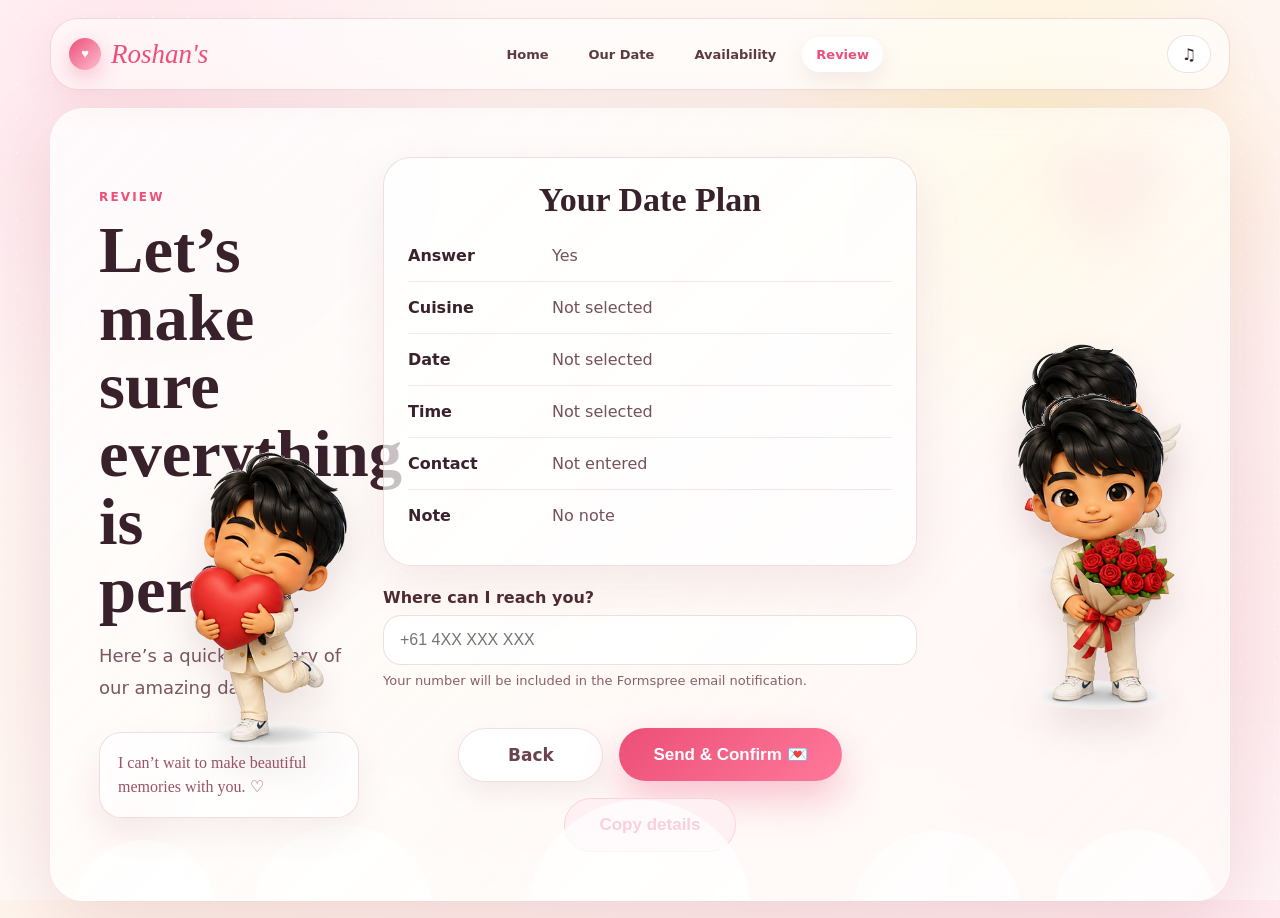
==== review.html @ 87d3c15c "Add Roshan proposal website" ====
<!DOCTYPE html>
<html lang="en">
<head>
  <meta charset="UTF-8" />
  <meta name="viewport" content="width=device-width, initial-scale=1.0" />
  <title>Roshan's Proposal | Review</title>
  <link rel="stylesheet" href="assets/css/style.css" />
</head>
<body>
  <div class="gradient-bg"></div><div class="sparkle-layer"></div>
  <main class="app-shell">
    <nav class="topbar">
      <a class="brand" href="index.html"><span class="brand-orb"></span><span>Roshan's</span></a>
      <div class="nav-links"><a href="index.html">Home</a><a href="cuisine.html">Our Date</a><a href="availability.html">Availability</a><a class="active" href="review.html">Review</a></div>
      <span class="music-pill">♫</span>
    </nav>

    <section class="glass-card review-card">
      <div class="clouds"></div>
      <div class="review-layout">
        <div class="page-copy">
          <p class="eyebrow">Review</p>
          <h1>Let’s make sure everything is perfect</h1>
          <p class="subtitle">Here’s a quick summary of our amazing date.</p>
          <img class="mini-chibi mini-heart" src="assets/img/chibi/heart_hug.png" alt="Chibi hugging heart" />
          <div class="small-card">I can’t wait to make beautiful memories with you. ♡</div>
        </div>

        <form name="date-plan" id="datePlanForm" method="POST">
          <div class="summary-box">
            <h2 style="text-align:center;font-size:34px;margin-bottom:12px;">Your Date Plan</h2>
            <div class="summary-row"><strong>Answer</strong><span>Yes</span></div>
            <div class="summary-row"><strong>Cuisine</strong><span id="summaryCuisine">Not selected</span></div>
            <div class="summary-row"><strong>Date</strong><span id="summaryDate">Not selected</span></div>
            <div class="summary-row"><strong>Time</strong><span id="summaryTime">Not selected</span></div>
            <div class="summary-row"><strong>Contact</strong><span id="summaryContact">Not entered</span></div>
            <div class="summary-row"><strong>Note</strong><span id="summaryNote">No note</span></div>
          </div>

          <div class="review-contact">
            <label class="field-label" for="contactInput">Where can I reach you?</label>
            <input class="input" id="contactInput" name="contact" type="tel" placeholder="+61 4XX XXX XXX" autocomplete="tel" required />
            <p class="field-help">Your number will be included in the Formspree email notification.</p>
          </div>

          <input type="hidden" name="_subject" value="New date proposal response" />
          <input type="hidden" name="answer" id="fsAnswer" value="Yes" />
          <input type="hidden" name="cuisine" id="fsCuisine" />
          <input type="hidden" name="date" id="fsDate" />
          <input type="hidden" name="time" id="fsTime" />
          <input type="hidden" name="contact_number" id="fsContact" />
          <input type="hidden" name="note" id="fsNote" />
          <input type="hidden" name="message" id="fsMessage" />

          <p class="status" id="statusText"></p>
          <div class="action-row"><a class="btn btn-ghost" href="availability.html">Back</a><button class="btn btn-primary" id="submitPlanBtn" type="submit">Send & Confirm 💌</button><button class="btn btn-soft" id="copyPlanBtn" type="button">Copy details</button></div>
        </form>

        <div class="side-deco"><img class="mini-chibi mini-cupid" src="assets/img/chibi/cupid_fly.png" alt="Cupid chibi" /><img class="mini-chibi mini-bouquet" src="assets/img/chibi/bouquet.png" alt="Chibi with bouquet" /></div>
      </div>
    </section>
  </main>
  <script src="config.js"></script><script src="assets/js/app.js"></script>
</body>
</html>
---- assets/css/style.css ----
/* ===============================
   ROSHAN'S PROPOSAL WEBSITE CSS
   Organised Version
================================ */

/* ---------- Theme Variables ---------- */
:root {
  --pink: #ec4f78;
  --pink-2: #ff8fab;
  --soft: #fff7f3;
  --cream: #fffaf1;
  --gold: #c99a42;
  --ink: #38212a;
  --muted: #7a5660;
  --glass: rgba(255, 255, 255, 0.68);
  --line: rgba(188, 112, 124, 0.22);
  --shadow: 0 24px 80px rgba(172, 74, 97, 0.18);
}

/* ---------- Reset ---------- */
* {
  box-sizing: border-box;
  margin: 0;
  padding: 0;
}

html {
  scroll-behavior: smooth;
}

body {
  min-height: 100vh;
  font-family: Inter, ui-sans-serif, system-ui, -apple-system, BlinkMacSystemFont, "Segoe UI", sans-serif;
  color: var(--ink);
  background:
    radial-gradient(circle at 10% 10%, #ffe1e9, transparent 28%),
    radial-gradient(circle at 80% 20%, #fff1bd, transparent 22%),
    linear-gradient(135deg, #fff7f8, #fff5ec 48%, #ffeaf0);
  overflow-x: hidden;
}

a {
  color: inherit;
  text-decoration: none;
}

.hidden {
  display: none !important;
}

/* ---------- Background Effects ---------- */
body::before {
  content: "";
  position: fixed;
  inset: 0;
  background-image: radial-gradient(circle, rgba(255, 255, 255, 0.9) 0 1px, transparent 1.5px);
  background-size: 34px 34px;
  opacity: 0.45;
  pointer-events: none;
  z-index: -2;
}

body::after {
  content: "";
  position: fixed;
  inset: 0;
  background: linear-gradient(
    0deg,
    rgba(255, 255, 255, 0.5),
    transparent 28%,
    rgba(255, 255, 255, 0.2)
  );
  pointer-events: none;
  z-index: -1;
}

.gradient-bg,
.sparkle-layer {
  position: fixed;
  inset: 0;
  pointer-events: none;
  overflow: hidden;
}

.sparkle-layer::before,
.sparkle-layer::after {
  content: "♥";
  position: absolute;
  color: rgba(236, 79, 120, 0.18);
  font-size: 160px;
  filter: blur(0.2px);
  animation: floaty 8s ease-in-out infinite;
}

.sparkle-layer::before {
  top: 12%;
  right: 8%;
}

.sparkle-layer::after {
  bottom: 2%;
  left: 6%;
  font-size: 110px;
  animation-delay: 2s;
}

.clouds {
  position: absolute;
  left: -30px;
  right: -30px;
  bottom: -80px;
  height: 230px;
  background:
    radial-gradient(circle at 10% 70%, rgba(255, 255, 255, 0.9) 0 70px, transparent 72px),
    radial-gradient(circle at 26% 72%, rgba(255, 255, 255, 0.8) 0 90px, transparent 92px),
    radial-gradient(circle at 50% 70%, rgba(255, 255, 255, 0.86) 0 110px, transparent 112px),
    radial-gradient(circle at 74% 72%, rgba(255, 255, 255, 0.82) 0 84px, transparent 86px),
    radial-gradient(circle at 90% 70%, rgba(255, 255, 255, 0.8) 0 80px, transparent 82px);
  opacity: 0.85;
  pointer-events: none;
}

/* ---------- Main Layout ---------- */
.app-shell {
  width: min(1180px, calc(100% - 28px));
  margin: 18px auto 24px;
  min-height: calc(100vh - 42px);
  position: relative;
}

.glass-card {
  position: relative;
  margin-top: 18px;
  min-height: 680px;
  border: 1px solid rgba(255, 255, 255, 0.72);
  border-radius: 34px;
  background: linear-gradient(135deg, rgba(255, 255, 255, 0.78), rgba(255, 250, 247, 0.58));
  backdrop-filter: blur(22px);
  box-shadow: var(--shadow);
  overflow: hidden;
  padding: 48px;
}

.hero-card {
  display: grid;
  grid-template-columns: 0.95fr 1.25fr;
  align-items: center;
  gap: 24px;
}

.page-grid {
  display: grid;
  grid-template-columns: 260px 1fr 210px;
  gap: 24px;
  align-items: center;
}

.review-layout {
  display: grid;
  grid-template-columns: 260px 1fr 240px;
  gap: 24px;
  align-items: center;
}

/* ---------- Top Navigation ---------- */
.topbar {
  height: 72px;
  display: flex;
  align-items: center;
  justify-content: space-between;
  gap: 18px;
  padding: 12px 18px;
  border: 1px solid var(--line);
  background: rgba(255, 255, 255, 0.55);
  backdrop-filter: blur(18px);
  border-radius: 28px;
  box-shadow: 0 10px 36px rgba(174, 96, 111, 0.08);
  position: relative;
  z-index: 20;
}

.brand {
  display: flex;
  align-items: center;
  gap: 10px;
  font-family: Georgia, serif;
  font-size: 27px;
  color: var(--pink);
  font-style: italic;
}

.brand-orb {
  width: 32px;
  height: 32px;
  border-radius: 50%;
  background: linear-gradient(135deg, var(--pink), #ffbed0);
  box-shadow: 0 8px 22px rgba(236, 79, 120, 0.32);
  position: relative;
}

.brand-orb::after {
  content: "♥";
  position: absolute;
  inset: 0;
  display: grid;
  place-items: center;
  color: #fff;
  font-size: 13px;
}

.nav-links {
  display: flex;
  gap: 12px;
  align-items: center;
}

.nav-links a,
.step-pill {
  font-size: 13px;
  font-weight: 700;
  padding: 10px 14px;
  border-radius: 999px;
  color: #5d3a43;
}

.nav-links a.active,
.step-pill {
  background: #fff;
  color: var(--pink);
  box-shadow: 0 8px 22px rgba(174, 96, 111, 0.12);
}

.music-pill {
  border: 1px solid var(--line);
  background: #fff;
  min-width: 44px;
  height: 38px;
  border-radius: 999px;
  display: grid;
  place-items: center;
}

/* ---------- Typography ---------- */
.eyebrow {
  text-transform: uppercase;
  letter-spacing: 0.18em;
  color: var(--pink);
  font-size: 12px;
  font-weight: 900;
  margin-bottom: 12px;
}

h1 {
  font-family: Georgia, serif;
  font-size: clamp(38px, 5.2vw, 72px);
  line-height: 1.02;
  margin-bottom: 16px;
}

h2 {
  font-family: Georgia, serif;
  font-size: clamp(32px, 4.2vw, 54px);
  line-height: 1.05;
}

.subtitle {
  font-size: 18px;
  line-height: 1.8;
  color: var(--muted);
  max-width: 650px;
  margin: 0 auto 28px;
}

.question {
  font-family: Georgia, serif;
  font-size: clamp(24px, 3vw, 38px);
  line-height: 1.22;
  margin: 26px auto;
  color: #3d2430;
}

/* ---------- Hero Section ---------- */
.hero-visual,
.side-deco {
  position: relative;
  z-index: 3;
  min-height: 480px;
}

.hero-visual::before {
  content: "";
  position: absolute;
  width: 330px;
  height: 330px;
  border: 1px solid rgba(236, 79, 120, 0.12);
  border-radius: 50%;
  left: 10%;
  top: 8%;
  background: radial-gradient(circle, rgba(255, 255, 255, 0.56), transparent 68%);
}

.hero-copy {
  position: relative;
  z-index: 5;
  text-align: center;
  padding: 24px;
}

.script-title {
  font-family: Georgia, serif;
  font-size: clamp(56px, 8vw, 116px);
  line-height: 0.88;
  letter-spacing: -3px;
  color: var(--pink);
  text-shadow: 0 8px 20px rgba(199, 68, 92, 0.16);
}

.script-title span {
  display: block;
  font-family: "Brush Script MT", cursive;
  font-size: 0.58em;
  color: var(--gold);
  font-weight: 400;
  margin-top: 8px;
  letter-spacing: 0;
  text-shadow: none;
}

.hint {
  font-size: 13px;
  color: #b57a88;
  margin-top: 18px;
}

/* ---------- Chibi Images ---------- */
.main-chibi {
  position: absolute;
  left: 6%;
  bottom: 20px;
  width: min(280px, 70%);
  filter: drop-shadow(0 24px 28px rgba(96, 42, 55, 0.16));
  animation: bob 3.8s ease-in-out infinite;
}

.mini-chibi {
  position: absolute;
  width: 160px;
  filter: drop-shadow(0 18px 18px rgba(96, 42, 55, 0.14));
  z-index: 4;
}

.mini-heart {
  right: 4%;
  bottom: 70px;
}

.mini-pizza {
  right: 4%;
  top: 78px;
}

.mini-sushi {
  right: 0;
  bottom: 60px;
}

.mini-cupid {
  left: 0;
  bottom: 34px;
}

.mini-bouquet {
  left: 0;
  bottom: 24px;
}

.mini-dessert {
  right: 2%;
  bottom: 122px;
  width: 180px;
}

.mini-angel {
  left: 0;
  bottom: 28px;
  width: 190px;
}

.review-card .mini-cupid {
  right: 0;
  left: auto;
  top: 80px;
}

.review-card .mini-bouquet {
  right: 2%;
  left: auto;
  bottom: 34px;
}

/* ---------- Buttons ---------- */
.button-row,
.action-row {
  display: flex;
  align-items: center;
  justify-content: center;
  gap: 16px;
  flex-wrap: wrap;
}

.btn {
  border: 0;
  border-radius: 999px;
  padding: 16px 34px;
  font-size: 17px;
  font-weight: 900;
  cursor: pointer;
  transition: 0.22s ease;
  display: inline-flex;
  align-items: center;
  justify-content: center;
  min-width: 145px;
}

.btn:hover {
  transform: translateY(-3px);
}

.btn-primary {
  background: linear-gradient(135deg, var(--pink), #ff789a);
  color: white;
  box-shadow: 0 18px 38px rgba(236, 79, 120, 0.32);
}

.btn-ghost {
  background: #fff;
  color: #6a424d;
  border: 1px solid var(--line);
  box-shadow: 0 12px 24px rgba(119, 65, 78, 0.08);
}

.btn-soft {
  background: #fff0f4;
  color: var(--pink);
  border: 1px solid rgba(236, 79, 120, 0.18);
}

#noBtn {
  position: relative;
  z-index: 50;
}

/* ---------- Cuisine Page ---------- */
.page-copy {
  position: relative;
  z-index: 4;
}

.options-grid {
  position: relative;
  z-index: 6;
  display: grid;
  grid-template-columns: repeat(5, 1fr);
  gap: 14px;
}

.option-card {
  background: rgba(255, 255, 255, 0.74);
  border: 1px solid var(--line);
  border-radius: 24px;
  padding: 14px;
  text-align: center;
  cursor: pointer;
  box-shadow: 0 12px 32px rgba(151, 86, 98, 0.1);
  transition: 0.22s ease;
  min-height: 240px;
}

.option-card:hover,
.option-card.selected {
  transform: translateY(-7px);
  border-color: var(--gold);
  box-shadow: 0 18px 40px rgba(151, 86, 98, 0.18);
}

.food-img {
  width: 100%;
  height: 95px;
  border-radius: 18px;
  display: grid;
  place-items: center;
  font-size: 48px;
  background: linear-gradient(135deg, #fff, #ffe7ef);
  margin-bottom: 12px;
}

.option-card h3 {
  font-family: Georgia, serif;
  font-size: 21px;
  margin-bottom: 8px;
}

.option-card p {
  font-size: 13px;
  line-height: 1.4;
  color: var(--muted);
}

.custom-box {
  position: relative;
  z-index: 5;
  background: rgba(255, 255, 255, 0.72);
  border: 1px solid var(--line);
  border-radius: 28px;
  padding: 24px;
  box-shadow: 0 16px 50px rgba(151, 86, 98, 0.11);
  margin: 24px auto 0;
  width: min(620px, 100%);
  text-align: center;
}

.custom-box input {
  margin-top: 12px;
}

/* ---------- Forms ---------- */
.form-card {
  position: relative;
  z-index: 5;
  background: rgba(255, 255, 255, 0.72);
  border: 1px solid var(--line);
  border-radius: 28px;
  padding: 24px;
  box-shadow: 0 16px 50px rgba(151, 86, 98, 0.11);
  width: min(580px, 100%);
  margin: auto;
}

.field {
  margin-bottom: 18px;
}

.field-label {
  display: block;
  font-weight: 900;
  margin-bottom: 8px;
  color: #4d2a35;
}

.input,
select,
textarea {
  width: 100%;
  border: 1px solid var(--line);
  border-radius: 18px;
  background: rgba(255, 255, 255, 0.86);
  padding: 15px 16px;
  font-size: 16px;
  outline: none;
  color: var(--ink);
  transition: 0.2s ease;
}

.input:focus,
select:focus,
textarea:focus {
  border-color: var(--pink);
  box-shadow: 0 0 0 5px rgba(236, 79, 120, 0.1);
}

textarea {
  min-height: 115px;
  resize: vertical;
}

.status {
  min-height: 26px;
  text-align: center;
  color: var(--pink);
  font-weight: 800;
  margin-top: 14px;
}

.field-help {
  font-size: 13px;
  color: #88606a;
  margin-top: 8px;
}

/* ---------- Review Page ---------- */
.summary-box {
  position: relative;
  z-index: 5;
  background: rgba(255, 255, 255, 0.72);
  border: 1px solid var(--line);
  border-radius: 28px;
  padding: 24px;
  box-shadow: 0 16px 50px rgba(151, 86, 98, 0.11);
  width: min(560px, 100%);
  margin: auto;
}

.summary-row {
  display: grid;
  grid-template-columns: 130px 1fr;
  gap: 14px;
  padding: 16px 0;
  border-bottom: 1px solid rgba(188, 112, 124, 0.16);
  align-items: start;
}

.summary-row:last-child {
  border-bottom: 0;
}

.summary-row strong {
  color: #3a222c;
}

.summary-row span {
  color: #75515b;
}

.review-contact {
  margin: 22px auto 0;
  width: min(560px, 100%);
}

/* ---------- Small Cards ---------- */
.small-card {
  background: rgba(255, 255, 255, 0.66);
  border: 1px solid var(--line);
  border-radius: 22px;
  padding: 18px;
  color: #99546a;
  font-family: Georgia, serif;
  line-height: 1.5;
  box-shadow: 0 14px 34px rgba(151, 86, 98, 0.09);
}

/* ---------- Success Page ---------- */
.success-card {
  text-align: center;
  display: grid;
  place-items: center;
}

.success-card .main-chibi {
  position: relative;
  left: auto;
  bottom: auto;
  width: min(320px, 70%);
  margin-bottom: 4px;
}

/* ---------- Falling Petals ---------- */
.petal {
  position: fixed;
  top: -30px;
  color: rgba(236, 79, 120, 0.45);
  font-size: 22px;
  animation: fall linear forwards;
  z-index: 1;
  pointer-events: none;
}

/* ---------- Animations ---------- */
@keyframes floaty {
  50% {
    transform: translateY(-22px) rotate(8deg);
  }
}

@keyframes bob {
  50% {
    transform: translateY(-12px);
  }
}

@keyframes fall {
  to {
    transform: translateY(110vh) rotate(360deg);
    opacity: 0;
  }
}

/* ---------- Tablet Responsive ---------- */
@media (max-width: 980px) {
  .hero-card,
  .page-grid,
  .review-layout {
    grid-template-columns: 1fr;
  }

  .hero-visual {
    min-height: 360px;
  }

  .main-chibi {
    left: 50%;
    transform: translateX(-50%);
    width: 300px;
    animation: bobMobile 3.8s ease-in-out infinite;
  }

  .options-grid {
    grid-template-columns: repeat(2, 1fr);
  }

  .mini-chibi {
    position: relative;
    inset: auto !important;
    width: 140px;
    margin: 10px auto;
  }

  .side-deco {
    display: flex;
    min-height: auto;
    justify-content: center;
    gap: 8px;
  }

  .review-layout .side-deco {
    display: none;
  }

  .glass-card {
    padding: 28px;
    min-height: auto;
  }

  .nav-links {
    display: none;
  }

  .topbar {
    height: auto;
  }

  .brand {
    font-size: 22px;
  }

  @keyframes bobMobile {
    50% {
      transform: translateX(-50%) translateY(-12px);
    }
  }
}

/* ---------- Mobile Responsive ---------- */
@media (max-width: 560px) {
  .app-shell {
    width: min(100% - 18px, 1180px);
    margin: 9px auto;
  }

  .glass-card {
    border-radius: 24px;
    padding: 22px;
  }

  .options-grid {
    grid-template-columns: 1fr;
  }

  .script-title {
    font-size: 56px;
  }

  .question {
    font-size: 25px;
  }

  .btn {
    width: 100%;
  }

  .summary-row {
    grid-template-columns: 1fr;
    gap: 4px;
  }

  .main-chibi {
    width: 250px;
  }

  .hero-visual {
    min-height: 310px;
  }
}
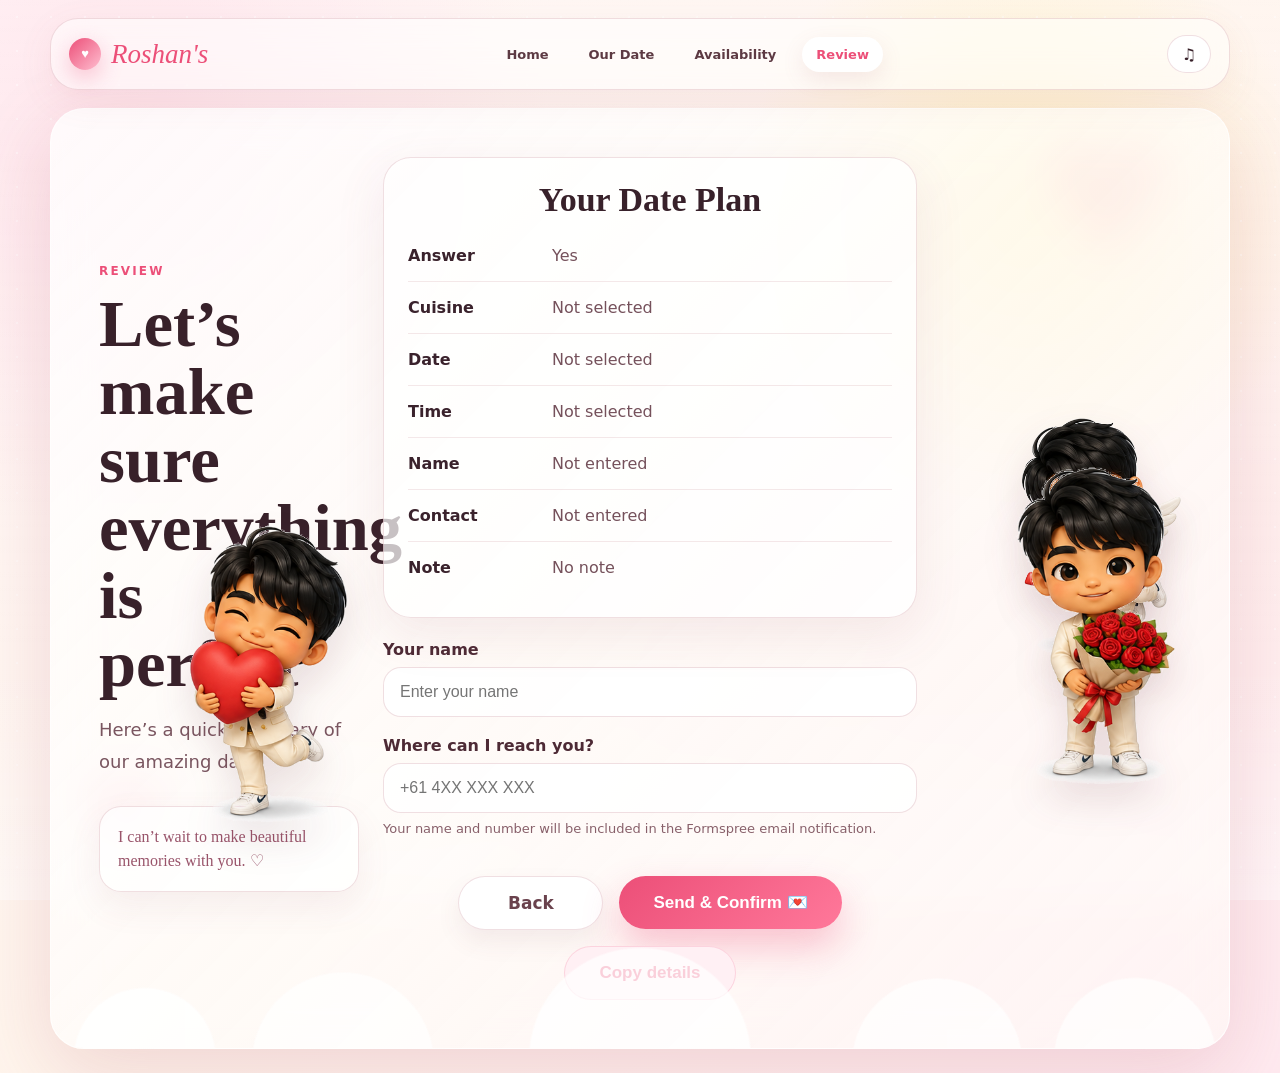
==== commit 9cac8f70: "Add name field and update Formspree form" ====
--- a/review.html
+++ b/review.html
@@ -7,40 +7,121 @@
   <link rel="stylesheet" href="assets/css/style.css" />
 </head>
 <body>
-  <div class="gradient-bg"></div><div class="sparkle-layer"></div>
+  <div class="gradient-bg"></div>
+  <div class="sparkle-layer"></div>
+
   <main class="app-shell">
     <nav class="topbar">
-      <a class="brand" href="index.html"><span class="brand-orb"></span><span>Roshan's</span></a>
-      <div class="nav-links"><a href="index.html">Home</a><a href="cuisine.html">Our Date</a><a href="availability.html">Availability</a><a class="active" href="review.html">Review</a></div>
+      <a class="brand" href="index.html">
+        <span class="brand-orb"></span>
+        <span>Roshan's</span>
+      </a>
+
+      <div class="nav-links">
+        <a href="index.html">Home</a>
+        <a href="cuisine.html">Our Date</a>
+        <a href="availability.html">Availability</a>
+        <a class="active" href="review.html">Review</a>
+      </div>
+
       <span class="music-pill">♫</span>
     </nav>
 
     <section class="glass-card review-card">
       <div class="clouds"></div>
+
       <div class="review-layout">
         <div class="page-copy">
           <p class="eyebrow">Review</p>
           <h1>Let’s make sure everything is perfect</h1>
           <p class="subtitle">Here’s a quick summary of our amazing date.</p>
-          <img class="mini-chibi mini-heart" src="assets/img/chibi/heart_hug.png" alt="Chibi hugging heart" />
-          <div class="small-card">I can’t wait to make beautiful memories with you. ♡</div>
+
+          <img
+            class="mini-chibi mini-heart"
+            src="assets/img/chibi/heart_hug.png"
+            alt="Chibi hugging heart"
+          />
+
+          <div class="small-card">
+            I can’t wait to make beautiful memories with you. ♡
+          </div>
         </div>
 
-        <form name="date-plan" id="datePlanForm" method="POST">
+        <form
+          name="date-plan"
+          id="datePlanForm"
+          method="POST"
+          action="https://formspree.io/f/mojbokgq"
+        >
           <div class="summary-box">
-            <h2 style="text-align:center;font-size:34px;margin-bottom:12px;">Your Date Plan</h2>
-            <div class="summary-row"><strong>Answer</strong><span>Yes</span></div>
-            <div class="summary-row"><strong>Cuisine</strong><span id="summaryCuisine">Not selected</span></div>
-            <div class="summary-row"><strong>Date</strong><span id="summaryDate">Not selected</span></div>
-            <div class="summary-row"><strong>Time</strong><span id="summaryTime">Not selected</span></div>
-            <div class="summary-row"><strong>Contact</strong><span id="summaryContact">Not entered</span></div>
-            <div class="summary-row"><strong>Note</strong><span id="summaryNote">No note</span></div>
+            <h2 style="text-align:center;font-size:34px;margin-bottom:12px;">
+              Your Date Plan
+            </h2>
+
+            <div class="summary-row">
+              <strong>Answer</strong>
+              <span>Yes</span>
+            </div>
+
+            <div class="summary-row">
+              <strong>Cuisine</strong>
+              <span id="summaryCuisine">Not selected</span>
+            </div>
+
+            <div class="summary-row">
+              <strong>Date</strong>
+              <span id="summaryDate">Not selected</span>
+            </div>
+
+            <div class="summary-row">
+              <strong>Time</strong>
+              <span id="summaryTime">Not selected</span>
+            </div>
+
+            <div class="summary-row">
+              <strong>Name</strong>
+              <span id="summaryName">Not entered</span>
+            </div>
+
+            <div class="summary-row">
+              <strong>Contact</strong>
+              <span id="summaryContact">Not entered</span>
+            </div>
+
+            <div class="summary-row">
+              <strong>Note</strong>
+              <span id="summaryNote">No note</span>
+            </div>
           </div>
 
           <div class="review-contact">
+            <label class="field-label" for="nameInput">Your name</label>
+            <input
+              class="input"
+              id="nameInput"
+              name="name"
+              type="text"
+              placeholder="Enter your name"
+              autocomplete="name"
+              required
+            />
+
+            <br><br>
+
             <label class="field-label" for="contactInput">Where can I reach you?</label>
-            <input class="input" id="contactInput" name="contact" type="tel" placeholder="+61 4XX XXX XXX" autocomplete="tel" required />
-            <p class="field-help">Your number will be included in the Formspree email notification.</p>
+            <input
+              class="input"
+              id="contactInput"
+              name="contact"
+              type="tel"
+              placeholder="+61 4XX XXX XXX"
+              autocomplete="tel"
+              required
+            />
+
+            <p class="field-help">
+              Your name and number will be included in the Formspree email notification.
+            </p>
           </div>
 
           <input type="hidden" name="_subject" value="New date proposal response" />
@@ -48,18 +129,42 @@
           <input type="hidden" name="cuisine" id="fsCuisine" />
           <input type="hidden" name="date" id="fsDate" />
           <input type="hidden" name="time" id="fsTime" />
+          <input type="hidden" name="person_name" id="fsName" />
           <input type="hidden" name="contact_number" id="fsContact" />
           <input type="hidden" name="note" id="fsNote" />
           <input type="hidden" name="message" id="fsMessage" />
 
           <p class="status" id="statusText"></p>
-          <div class="action-row"><a class="btn btn-ghost" href="availability.html">Back</a><button class="btn btn-primary" id="submitPlanBtn" type="submit">Send & Confirm 💌</button><button class="btn btn-soft" id="copyPlanBtn" type="button">Copy details</button></div>
+
+          <div class="action-row">
+            <a class="btn btn-ghost" href="availability.html">Back</a>
+            <button class="btn btn-primary" id="submitPlanBtn" type="submit">
+              Send & Confirm 💌
+            </button>
+            <button class="btn btn-soft" id="copyPlanBtn" type="button">
+              Copy details
+            </button>
+          </div>
         </form>
 
-        <div class="side-deco"><img class="mini-chibi mini-cupid" src="assets/img/chibi/cupid_fly.png" alt="Cupid chibi" /><img class="mini-chibi mini-bouquet" src="assets/img/chibi/bouquet.png" alt="Chibi with bouquet" /></div>
+        <div class="side-deco">
+          <img
+            class="mini-chibi mini-cupid"
+            src="assets/img/chibi/cupid_fly.png"
+            alt="Cupid chibi"
+          />
+
+          <img
+            class="mini-chibi mini-bouquet"
+            src="assets/img/chibi/bouquet.png"
+            alt="Chibi with bouquet"
+          />
+        </div>
       </div>
     </section>
   </main>
-  <script src="config.js"></script><script src="assets/js/app.js"></script>
+
+  <script src="config.js"></script>
+  <script src="assets/js/app.js"></script>
 </body>
-</html>
+</html>
